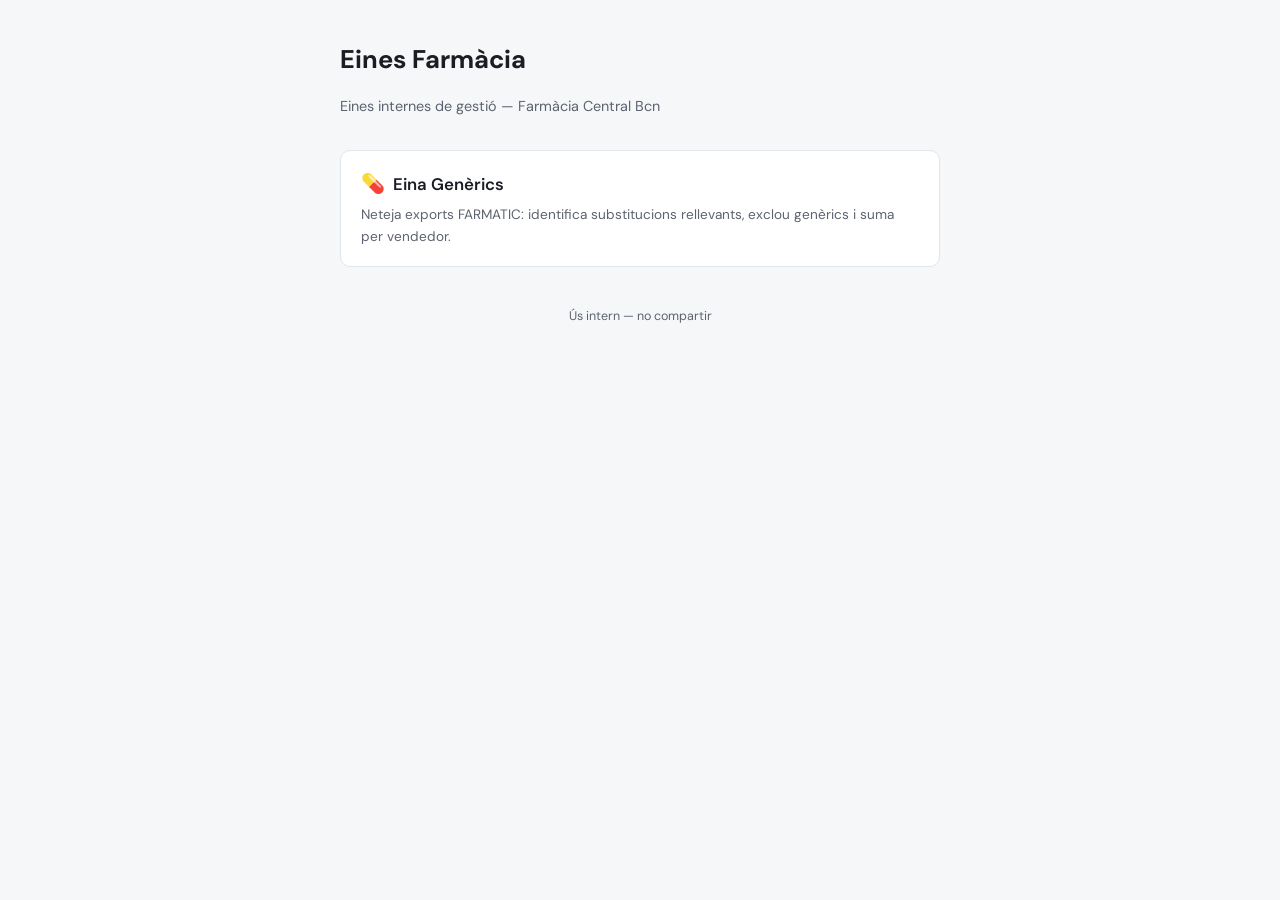
==== index.html @ 2d65fb92 "Create index.html" ====
<!DOCTYPE html>
<html lang="ca">
<head>
<meta charset="utf-8">
<meta name="viewport" content="width=device-width, initial-scale=1">
<title>Eines Farmàcia</title>
<link rel="stylesheet" href="https://fonts.googleapis.com/css2?family=DM+Sans:wght@400;500;600;700&display=swap">
<style>
:root {
  --bg: #f6f7f9; --surface: #ffffff; --fg: #1a1d23; --fg-dim: #5c6370;
  --accent: #0e8a7b; --accent-soft: #e6f5f2; --border: #e2e5ea; --radius: 10px;
  --font: 'DM Sans', system-ui, -apple-system, sans-serif;
}
@media (prefers-color-scheme: dark) {
  :root:not([data-theme="light"]) {
    --bg: #111318; --surface: #1a1d24; --fg: #e1e4ea; --fg-dim: #8b909c;
    --accent: #34c9b4; --accent-soft: #162925; --border: #2a2e38;
    color-scheme: dark;
  }
}
:root[data-theme="dark"] {
  --bg: #111318; --surface: #1a1d24; --fg: #e1e4ea; --fg-dim: #8b909c;
  --accent: #34c9b4; --accent-soft: #162925; --border: #2a2e38;
  color-scheme: dark;
}
*, *::before, *::after { box-sizing: border-box; }
body {
  background: var(--bg); color: var(--fg); font-family: var(--font);
  margin: 0; padding: 40px 20px; line-height: 1.6;
}
.wrap { max-width: 600px; margin: 0 auto; }
h1 { font-size: 1.6rem; font-weight: 700; margin: 0 0 6px; }
.subtitle { color: var(--fg-dim); font-size: 0.9rem; margin-bottom: 32px; }
.tools { display: flex; flex-direction: column; gap: 12px; }
.tool-card {
  background: var(--surface); border: 1px solid var(--border); border-radius: var(--radius);
  padding: 18px 20px; text-decoration: none; color: var(--fg);
  transition: border-color 0.15s, box-shadow 0.15s;
}
.tool-card:hover {
  border-color: var(--accent); box-shadow: 0 2px 12px rgba(14,138,123,0.10);
}
.tool-name {
  font-weight: 600; font-size: 1.05rem; margin-bottom: 4px;
  display: flex; align-items: center; gap: 8px;
}
.tool-name .icon { font-size: 1.2rem; }
.tool-desc { color: var(--fg-dim); font-size: 0.85rem; }
.footer { margin-top: 40px; color: var(--fg-dim); font-size: 0.78rem; text-align: center; }
</style>
</head>
<body>
<div class="wrap">
  <h1>Eines Farmàcia</h1>
  <p class="subtitle">Eines internes de gestió — Farmàcia Central Bcn</p>

  <div class="tools">
    <a class="tool-card" href="eina_generics.html">
      <div class="tool-name"><span class="icon">💊</span> Eina Genèrics</div>
      <div class="tool-desc">Neteja exports FARMATIC: identifica substitucions rellevants, exclou genèrics i suma per vendedor.</div>
    </a>

    <!-- Afegeix més eines aquí:
    <a class="tool-card" href="nova_eina.html">
      <div class="tool-name"><span class="icon">📊</span> Nova Eina</div>
      <div class="tool-desc">Descripció breu de l'eina.</div>
    </a>
    -->
  </div>

  <div class="footer">Ús intern — no compartir</div>
</div>
</body>
</html>
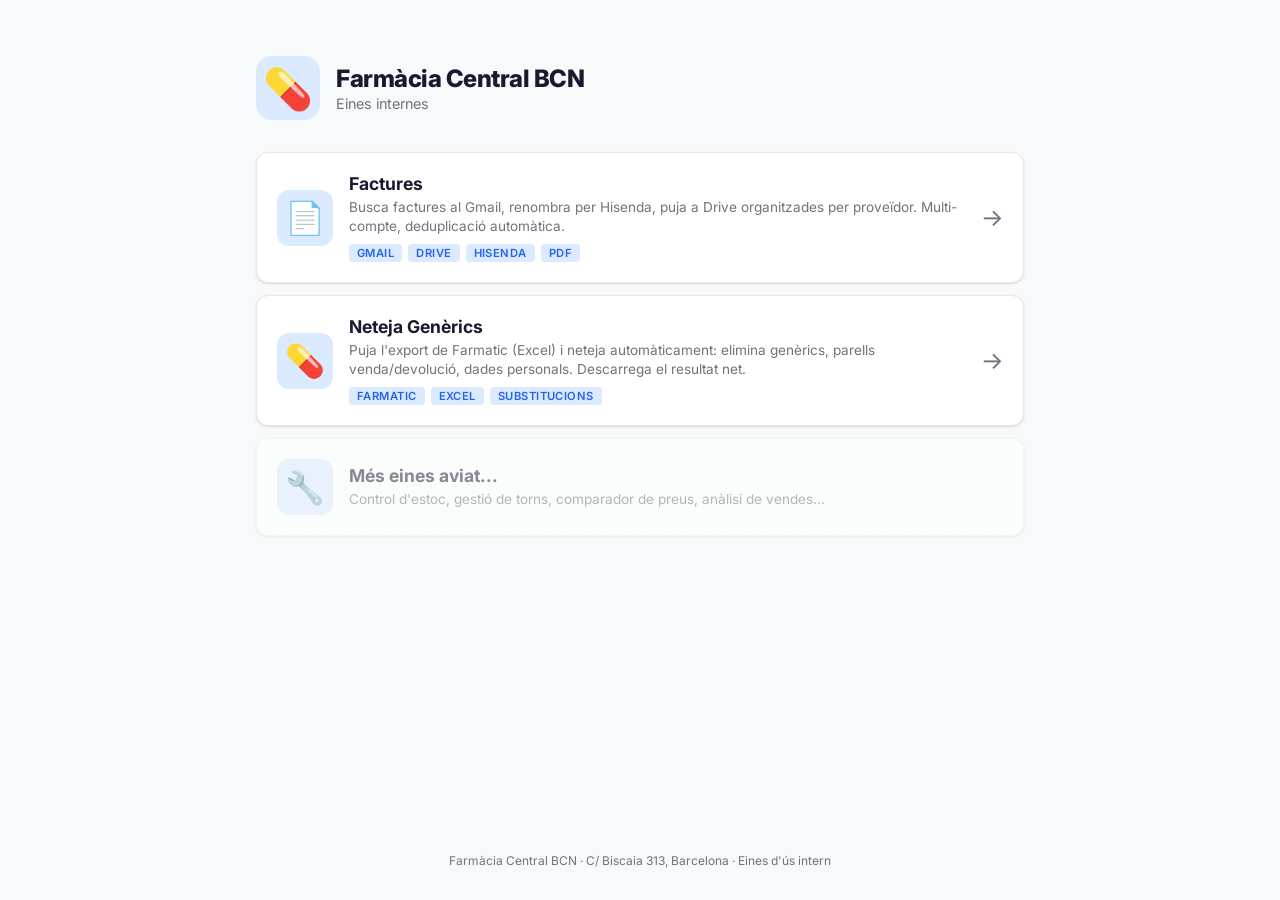
==== commit 29a69ced: "Farmàcia Central BCN — portal eines" ====
--- a/index.html
+++ b/index.html
@@ -1,74 +1,74 @@
 <!DOCTYPE html>
 <html lang="ca">
 <head>
-<meta charset="utf-8">
-<meta name="viewport" content="width=device-width, initial-scale=1">
-<title>Eines Farmàcia</title>
-<link rel="stylesheet" href="https://fonts.googleapis.com/css2?family=DM+Sans:wght@400;500;600;700&display=swap">
-<style>
-:root {
-  --bg: #f6f7f9; --surface: #ffffff; --fg: #1a1d23; --fg-dim: #5c6370;
-  --accent: #0e8a7b; --accent-soft: #e6f5f2; --border: #e2e5ea; --radius: 10px;
-  --font: 'DM Sans', system-ui, -apple-system, sans-serif;
-}
-@media (prefers-color-scheme: dark) {
-  :root:not([data-theme="light"]) {
-    --bg: #111318; --surface: #1a1d24; --fg: #e1e4ea; --fg-dim: #8b909c;
-    --accent: #34c9b4; --accent-soft: #162925; --border: #2a2e38;
-    color-scheme: dark;
-  }
-}
-:root[data-theme="dark"] {
-  --bg: #111318; --surface: #1a1d24; --fg: #e1e4ea; --fg-dim: #8b909c;
-  --accent: #34c9b4; --accent-soft: #162925; --border: #2a2e38;
-  color-scheme: dark;
-}
-*, *::before, *::after { box-sizing: border-box; }
-body {
-  background: var(--bg); color: var(--fg); font-family: var(--font);
-  margin: 0; padding: 40px 20px; line-height: 1.6;
-}
-.wrap { max-width: 600px; margin: 0 auto; }
-h1 { font-size: 1.6rem; font-weight: 700; margin: 0 0 6px; }
-.subtitle { color: var(--fg-dim); font-size: 0.9rem; margin-bottom: 32px; }
-.tools { display: flex; flex-direction: column; gap: 12px; }
-.tool-card {
-  background: var(--surface); border: 1px solid var(--border); border-radius: var(--radius);
-  padding: 18px 20px; text-decoration: none; color: var(--fg);
-  transition: border-color 0.15s, box-shadow 0.15s;
-}
-.tool-card:hover {
-  border-color: var(--accent); box-shadow: 0 2px 12px rgba(14,138,123,0.10);
-}
-.tool-name {
-  font-weight: 600; font-size: 1.05rem; margin-bottom: 4px;
-  display: flex; align-items: center; gap: 8px;
-}
-.tool-name .icon { font-size: 1.2rem; }
-.tool-desc { color: var(--fg-dim); font-size: 0.85rem; }
-.footer { margin-top: 40px; color: var(--fg-dim); font-size: 0.78rem; text-align: center; }
-</style>
+  <meta charset="UTF-8">
+  <meta name="viewport" content="width=device-width, initial-scale=1.0">
+  <title>Farmàcia Central BCN — Eines</title>
+  <link rel="preconnect" href="https://fonts.googleapis.com">
+  <link href="https://fonts.googleapis.com/css2?family=Inter:wght@400;500;600;700;800&display=swap" rel="stylesheet">
+  <link rel="stylesheet" href="css/portal.css">
 </head>
 <body>
-<div class="wrap">
-  <h1>Eines Farmàcia</h1>
-  <p class="subtitle">Eines internes de gestió — Farmàcia Central Bcn</p>
+  <div class="portal">
+    <header>
+      <div class="logo">
+        <span class="logo-icon">💊</span>
+        <div>
+          <h1>Farmàcia Central BCN</h1>
+          <p class="subtitle">Eines internes</p>
+        </div>
+      </div>
+    </header>
 
-  <div class="tools">
-    <a class="tool-card" href="eina_generics.html">
-      <div class="tool-name"><span class="icon">💊</span> Eina Genèrics</div>
-      <div class="tool-desc">Neteja exports FARMATIC: identifica substitucions rellevants, exclou genèrics i suma per vendedor.</div>
-    </a>
+    <main>
+      <div class="tools-grid">
 
-    <!-- Afegeix més eines aquí:
-    <a class="tool-card" href="nova_eina.html">
-      <div class="tool-name"><span class="icon">📊</span> Nova Eina</div>
-      <div class="tool-desc">Descripció breu de l'eina.</div>
-    </a>
-    -->
+        <!-- Factures Tool -->
+        <a href="factures/" class="tool-card">
+          <div class="tool-icon">📄</div>
+          <div class="tool-info">
+            <h2>Factures</h2>
+            <p>Busca factures al Gmail, renombra per Hisenda, puja a Drive organitzades per proveïdor. Multi-compte, deduplicació automàtica.</p>
+            <div class="tool-tags">
+              <span class="tag">Gmail</span>
+              <span class="tag">Drive</span>
+              <span class="tag">Hisenda</span>
+              <span class="tag">PDF</span>
+            </div>
+          </div>
+          <div class="tool-arrow">→</div>
+        </a>
+
+        <!-- Genèrics Tool -->
+        <a href="generics/" class="tool-card">
+          <div class="tool-icon">💊</div>
+          <div class="tool-info">
+            <h2>Neteja Genèrics</h2>
+            <p>Puja l'export de Farmatic (Excel) i neteja automàticament: elimina genèrics, parells venda/devolució, dades personals. Descarrega el resultat net.</p>
+            <div class="tool-tags">
+              <span class="tag">Farmatic</span>
+              <span class="tag">Excel</span>
+              <span class="tag">Substitucions</span>
+            </div>
+          </div>
+          <div class="tool-arrow">→</div>
+        </a>
+
+        <!-- Placeholder per futures eines -->
+        <div class="tool-card tool-card-placeholder">
+          <div class="tool-icon">🔧</div>
+          <div class="tool-info">
+            <h2>Més eines aviat...</h2>
+            <p>Control d'estoc, gestió de torns, comparador de preus, anàlisi de vendes...</p>
+          </div>
+        </div>
+
+      </div>
+    </main>
+
+    <footer>
+      <p>Farmàcia Central BCN · C/ Biscaia 313, Barcelona · Eines d'ús intern</p>
+    </footer>
   </div>
-
-  <div class="footer">Ús intern — no compartir</div>
-</div>
 </body>
 </html>
--- a/css/portal.css
+++ b/css/portal.css
@@ -0,0 +1,193 @@
+/* ============================================================
+   Portal CSS — Farmàcia Central BCN
+   ============================================================ */
+
+:root {
+  --bg: #f8f9fa;
+  --surface: #ffffff;
+  --text: #1a1a2e;
+  --text-secondary: #6c757d;
+  --accent: #2563eb;
+  --accent-light: #dbeafe;
+  --border: #e5e7eb;
+  --shadow: 0 1px 3px rgba(0,0,0,0.08), 0 1px 2px rgba(0,0,0,0.06);
+  --shadow-hover: 0 10px 25px rgba(0,0,0,0.1), 0 4px 10px rgba(0,0,0,0.06);
+  --radius: 12px;
+  --font: 'Inter', -apple-system, BlinkMacSystemFont, 'Segoe UI', sans-serif;
+}
+
+@media (prefers-color-scheme: dark) {
+  :root {
+    --bg: #0f172a;
+    --surface: #1e293b;
+    --text: #f1f5f9;
+    --text-secondary: #94a3b8;
+    --accent: #60a5fa;
+    --accent-light: #1e3a5f;
+    --border: #334155;
+    --shadow: 0 1px 3px rgba(0,0,0,0.3);
+    --shadow-hover: 0 10px 25px rgba(0,0,0,0.4);
+  }
+}
+
+* { margin: 0; padding: 0; box-sizing: border-box; }
+
+body {
+  font-family: var(--font);
+  background: var(--bg);
+  color: var(--text);
+  min-height: 100vh;
+}
+
+.portal {
+  max-width: 800px;
+  margin: 0 auto;
+  padding: 16px;
+  min-height: 100vh;
+  display: flex;
+  flex-direction: column;
+}
+
+/* Header */
+header {
+  padding: 40px 0 32px;
+}
+
+.logo {
+  display: flex;
+  align-items: center;
+  gap: 16px;
+}
+
+.logo-icon {
+  font-size: 2.5rem;
+  background: var(--accent-light);
+  width: 64px;
+  height: 64px;
+  display: flex;
+  align-items: center;
+  justify-content: center;
+  border-radius: 16px;
+}
+
+.logo h1 {
+  font-size: 1.5rem;
+  font-weight: 800;
+  letter-spacing: -0.02em;
+}
+
+.subtitle {
+  color: var(--text-secondary);
+  font-size: 0.9rem;
+  margin-top: 2px;
+}
+
+/* Tools grid */
+main { flex: 1; }
+
+.tools-grid {
+  display: flex;
+  flex-direction: column;
+  gap: 12px;
+}
+
+.tool-card {
+  display: flex;
+  align-items: center;
+  gap: 16px;
+  padding: 20px;
+  background: var(--surface);
+  border: 1px solid var(--border);
+  border-radius: var(--radius);
+  box-shadow: var(--shadow);
+  text-decoration: none;
+  color: var(--text);
+  transition: box-shadow 0.2s, transform 0.2s;
+}
+
+a.tool-card:hover {
+  box-shadow: var(--shadow-hover);
+  transform: translateY(-2px);
+}
+
+a.tool-card:active {
+  transform: translateY(0);
+}
+
+.tool-card-placeholder {
+  opacity: 0.5;
+  cursor: default;
+  border-style: dashed;
+}
+
+.tool-icon {
+  font-size: 2rem;
+  flex-shrink: 0;
+  width: 56px;
+  height: 56px;
+  display: flex;
+  align-items: center;
+  justify-content: center;
+  background: var(--accent-light);
+  border-radius: 12px;
+}
+
+.tool-info {
+  flex: 1;
+  min-width: 0;
+}
+
+.tool-info h2 {
+  font-size: 1.1rem;
+  font-weight: 700;
+  margin-bottom: 4px;
+}
+
+.tool-info p {
+  font-size: 0.85rem;
+  color: var(--text-secondary);
+  line-height: 1.4;
+}
+
+.tool-tags {
+  display: flex;
+  flex-wrap: wrap;
+  gap: 6px;
+  margin-top: 8px;
+}
+
+.tag {
+  font-size: 0.7rem;
+  font-weight: 600;
+  text-transform: uppercase;
+  letter-spacing: 0.04em;
+  padding: 2px 8px;
+  background: var(--accent-light);
+  color: var(--accent);
+  border-radius: 4px;
+}
+
+.tool-arrow {
+  font-size: 1.5rem;
+  color: var(--text-secondary);
+  flex-shrink: 0;
+}
+
+/* Footer */
+footer {
+  padding: 32px 0 16px;
+  text-align: center;
+}
+
+footer p {
+  font-size: 0.75rem;
+  color: var(--text-secondary);
+}
+
+@media (max-width: 480px) {
+  .logo-icon { width: 48px; height: 48px; font-size: 1.8rem; }
+  .logo h1 { font-size: 1.2rem; }
+  .tool-card { padding: 16px; gap: 12px; }
+  .tool-icon { width: 44px; height: 44px; font-size: 1.5rem; }
+  .tool-arrow { display: none; }
+}
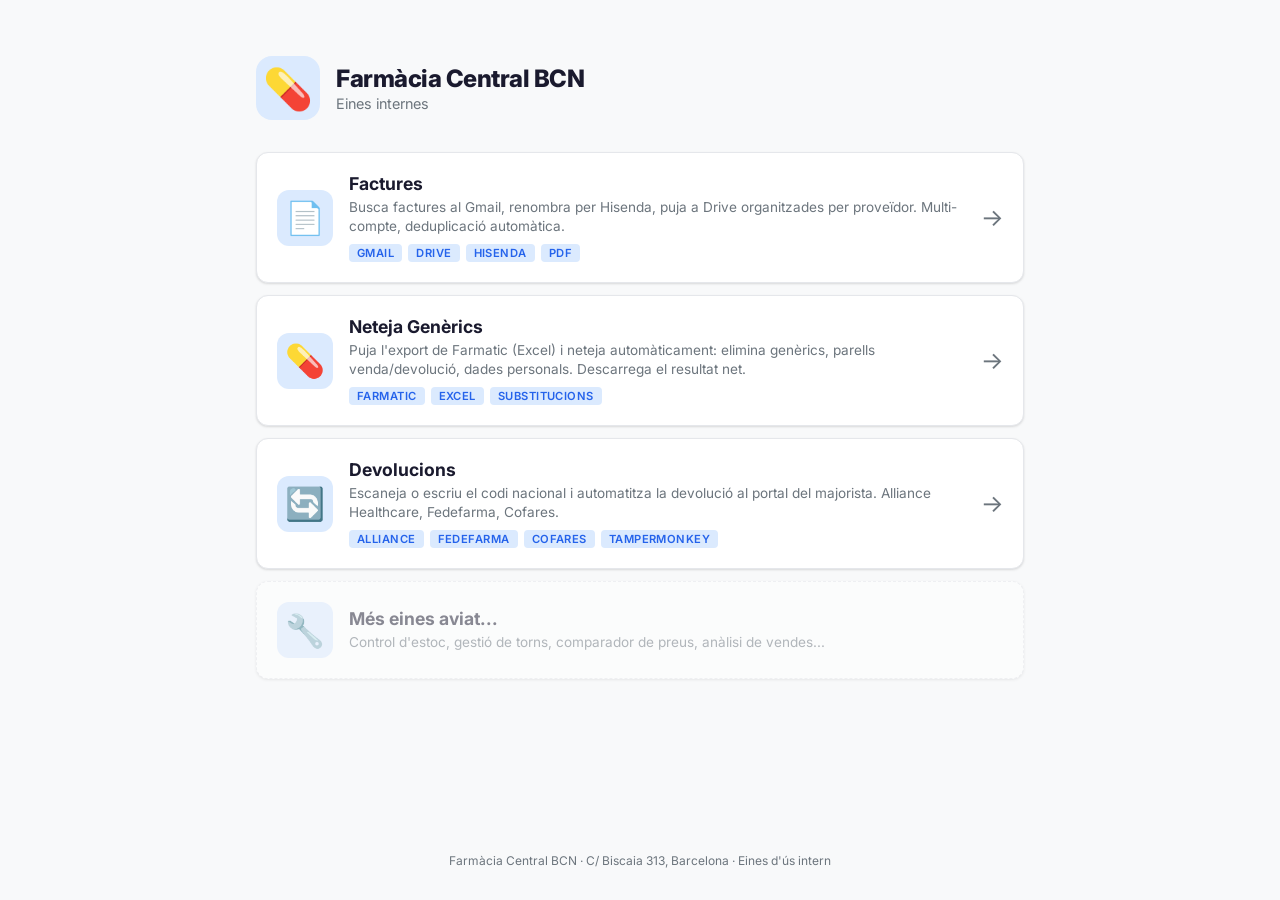
==== commit 47f7ba9e: "Add Devolucions card to main tools page" ====
--- a/index.html
+++ b/index.html
@@ -40,7 +40,7 @@
         </a>
 
         <!-- Genèrics Tool -->
-        <a href="generics/" class="tool-card">
+        <a href="https://eina-generics.web.app" target="_blank" class="tool-card">
           <div class="tool-icon">💊</div>
           <div class="tool-info">
             <h2>Neteja Genèrics</h2>
@@ -49,6 +49,22 @@
               <span class="tag">Farmatic</span>
               <span class="tag">Excel</span>
               <span class="tag">Substitucions</span>
+            </div>
+          </div>
+          <div class="tool-arrow">→</div>
+        </a>
+
+        <!-- Devolucions Tool -->
+        <a href="devolucions/" class="tool-card">
+          <div class="tool-icon">🔄</div>
+          <div class="tool-info">
+            <h2>Devolucions</h2>
+            <p>Escaneja o escriu el codi nacional i automatitza la devolució al portal del majorista. Alliance Healthcare, Fedefarma, Cofares.</p>
+            <div class="tool-tags">
+              <span class="tag">Alliance</span>
+              <span class="tag">Fedefarma</span>
+              <span class="tag">Cofares</span>
+              <span class="tag">Tampermonkey</span>
             </div>
           </div>
           <div class="tool-arrow">→</div>
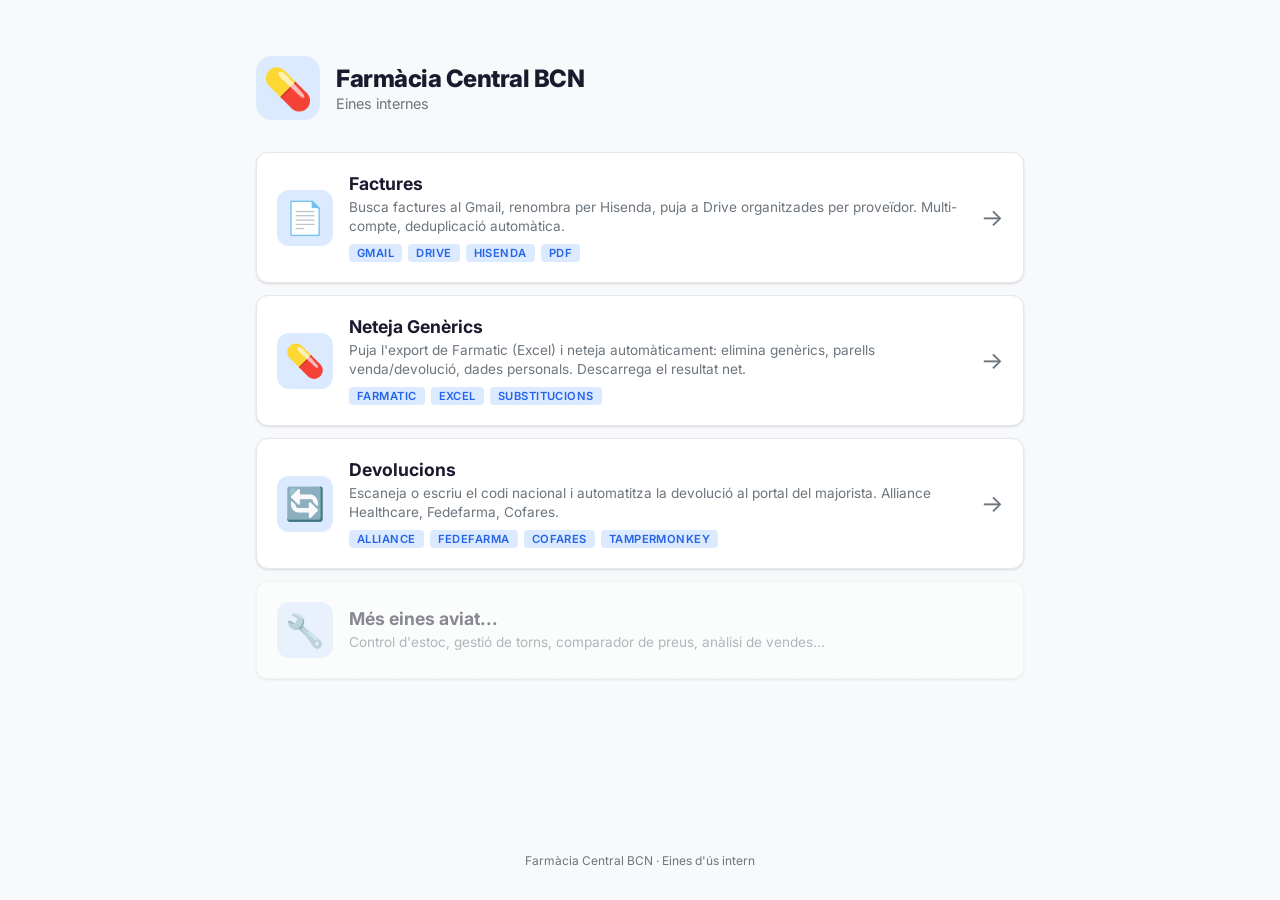
==== commit 121f2e46: "Remove address from footer" ====
--- a/index.html
+++ b/index.html
@@ -83,7 +83,7 @@
     </main>
 
     <footer>
-      <p>Farmàcia Central BCN · C/ Biscaia 313, Barcelona · Eines d'ús intern</p>
+      <p>Farmàcia Central BCN · Eines d'ús intern</p>
     </footer>
   </div>
 </body>
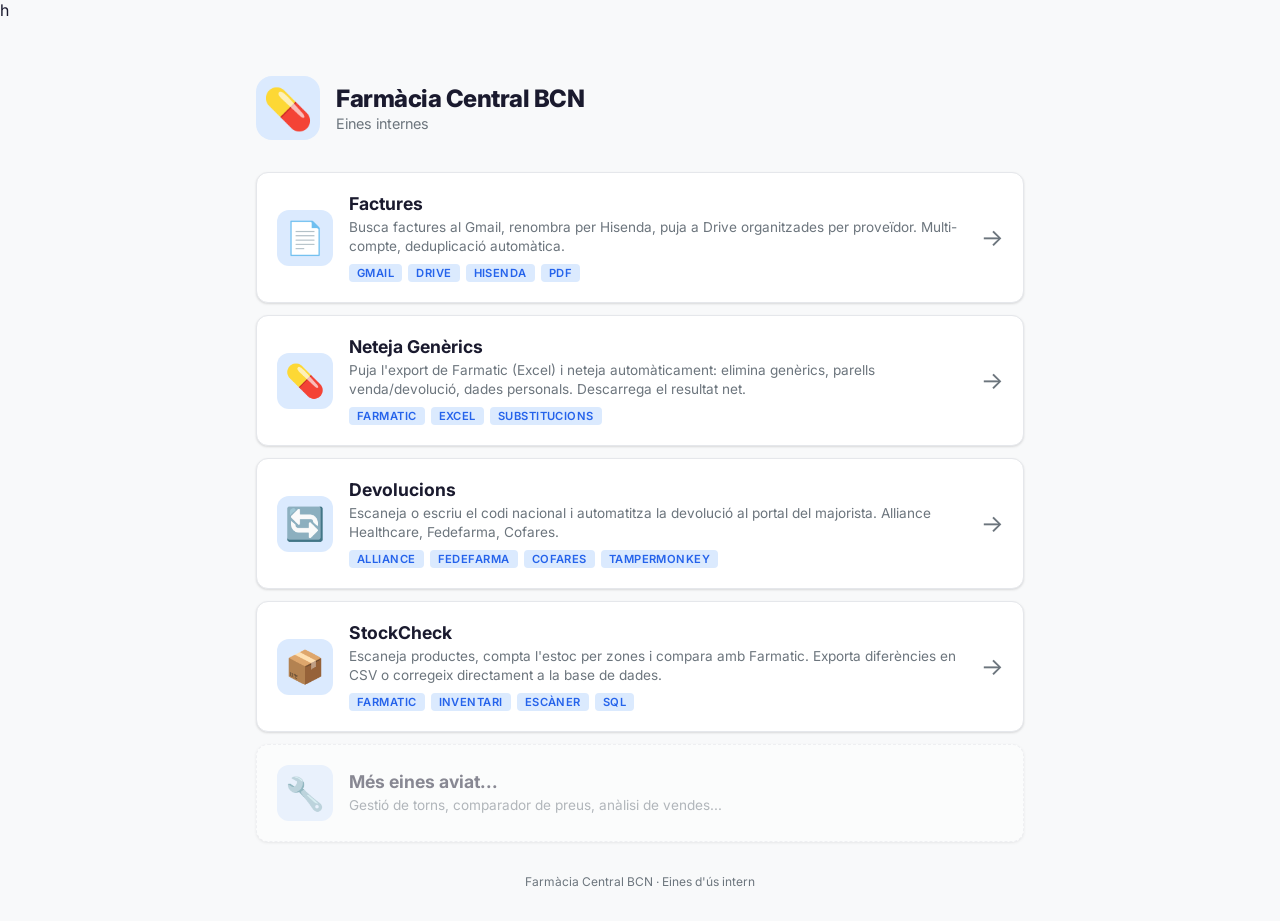
==== commit 457e779a: "Update index.html" ====
--- a/index.html
+++ b/index.html
@@ -1,4 +1,4 @@
-<!DOCTYPE html>
+h<!DOCTYPE html>
 <html lang="ca">
 <head>
   <meta charset="UTF-8">
@@ -70,12 +70,28 @@
           <div class="tool-arrow">→</div>
         </a>
 
+        <!-- StockCheck Tool -->
+        <a href="stockcheck/" class="tool-card">
+          <div class="tool-icon">📦</div>
+          <div class="tool-info">
+            <h2>StockCheck</h2>
+            <p>Escaneja productes, compta l'estoc per zones i compara amb Farmatic. Exporta diferències en CSV o corregeix directament a la base de dades.</p>
+            <div class="tool-tags">
+              <span class="tag">Farmatic</span>
+              <span class="tag">Inventari</span>
+              <span class="tag">Escàner</span>
+              <span class="tag">SQL</span>
+            </div>
+          </div>
+          <div class="tool-arrow">→</div>
+        </a>
+
         <!-- Placeholder per futures eines -->
         <div class="tool-card tool-card-placeholder">
           <div class="tool-icon">🔧</div>
           <div class="tool-info">
             <h2>Més eines aviat...</h2>
-            <p>Control d'estoc, gestió de torns, comparador de preus, anàlisi de vendes...</p>
+            <p>Gestió de torns, comparador de preus, anàlisi de vendes...</p>
           </div>
         </div>
 
